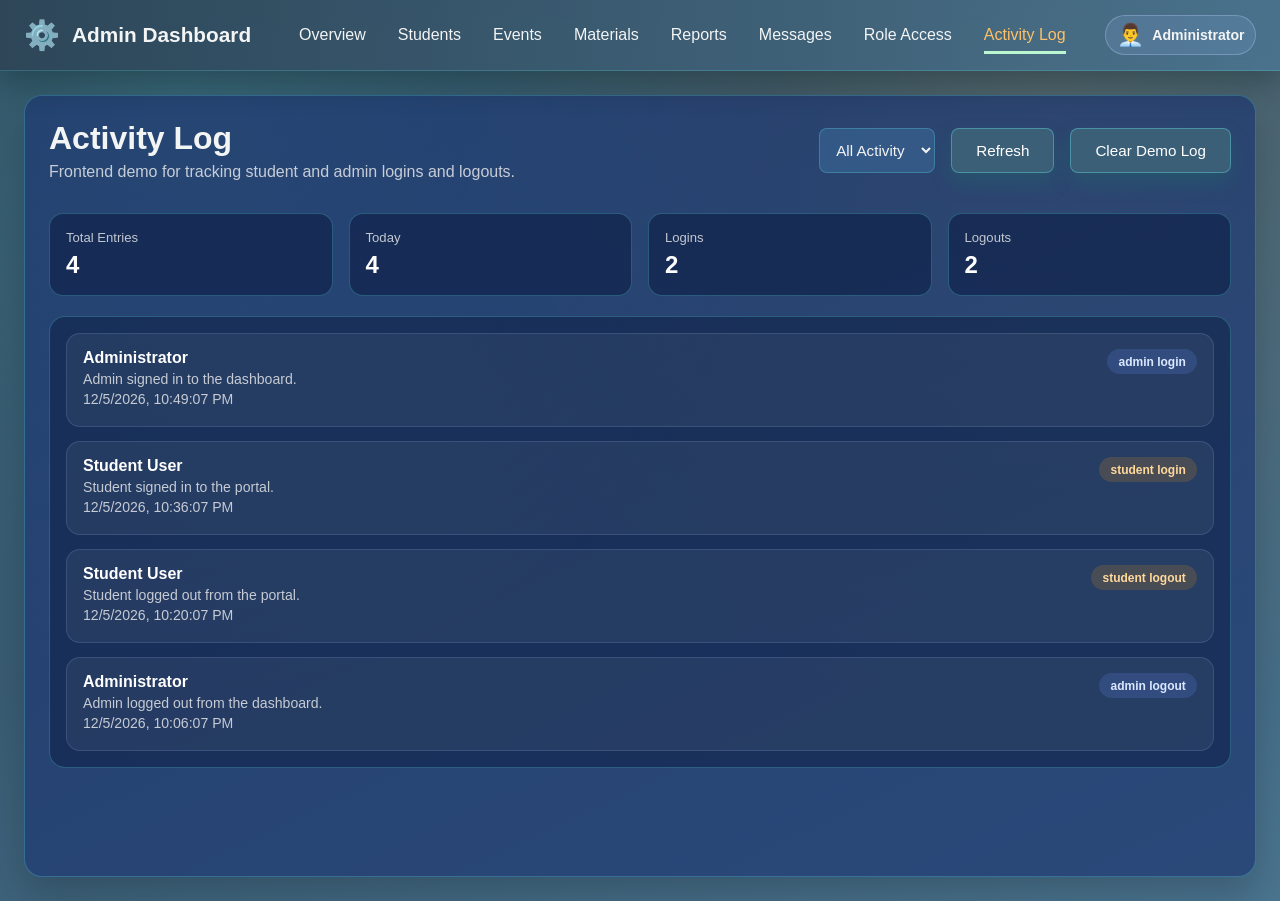
==== AdminActivityLog.html @ 9588d686 "Added Activity log Admin Dashboard" ====
<!DOCTYPE html>
<html lang="en">
<head>
    <meta charset="UTF-8">
    <meta name="viewport" content="width=device-width, initial-scale=1.0">
    <title>Activity Log - Admin Dashboard</title>
    <link rel="stylesheet" href="Styles/admin-dashboard.css">
    <link rel="stylesheet" href="Styles/admin-activity-log.css">
</head>
<body>
    <nav class="navbar">
        <div class="nav-container">
            <div class="nav-logo">
                <span class="logo-icon">⚙️</span>
                <span>Admin Dashboard</span>
            </div>

            <ul class="nav-menu">
                <li><a href="AdminDashboard.html" class="nav-link">Overview</a></li>
                <li><a href="AdminDashboard.html#students" class="nav-link">Students</a></li>
                <li><a href="AdminDashboard.html#events" class="nav-link">Events</a></li>
                <li><a href="AdminDashboard.html#materials" class="nav-link">Materials</a></li>
                <li><a href="AdminDashboard.html#reports" class="nav-link">Reports</a></li>
                <li><a href="AdminDashboard.html#messages" class="nav-link">Messages</a></li>
                <li><a href="AdminDashboard.html#roles" class="nav-link">Role Access</a></li>
                <li><a href="AdminActivityLog.html" class="nav-link active">Activity Log</a></li>
            </ul>

            <div class="nav-profile">
                <div class="nav-user-preview">
                    <span class="profile-icon">👨‍💼</span>
                    <span id="navAdminName" class="nav-user-name">Administrator</span>
                </div>
                <div class="profile-menu">
                    <a href="AdminDashboard.html">Back to Dashboard</a>
                    <a href="#" onclick="logout()">Logout</a>
                </div>
            </div>
        </div>
    </nav>

    <div class="dashboard-container">
        <main class="activity-log-shell">
            <div class="section-header">
                <div>
                    <h1>Activity Log</h1>
                    <p>Frontend demo for tracking student and admin logins and logouts.</p>
                </div>
                <div class="header-actions">
                    <select id="activityTypeFilter" class="filter-select">
                        <option value="all">All Activity</option>
                        <option value="login">Logins</option>
                        <option value="logout">Logouts</option>
                        <option value="admin">Admins</option>
                        <option value="student">Students</option>
                    </select>
                    <button type="button" class="btn-refresh" id="refreshActivityBtn">Refresh</button>
                    <button type="button" class="btn-primary" id="clearActivityBtn">Clear Demo Log</button>
                </div>
            </div>

            <section class="activity-summary-grid">
                <article class="summary-card">
                    <span class="summary-label">Total Entries</span>
                    <strong id="totalEntries">0</strong>
                </article>
                <article class="summary-card">
                    <span class="summary-label">Today</span>
                    <strong id="todayEntries">0</strong>
                </article>
                <article class="summary-card">
                    <span class="summary-label">Logins</span>
                    <strong id="loginEntries">0</strong>
                </article>
                <article class="summary-card">
                    <span class="summary-label">Logouts</span>
                    <strong id="logoutEntries">0</strong>
                </article>
            </section>

            <section class="activity-log-list-wrap">
                <div id="activityLogList" class="activity-log-list"></div>
            </section>
        </main>
    </div>

    <script src="JS/admin-activity-log.js"></script>
</body>
</html>
---- Styles/admin-dashboard.css ----
/* ===========================
   CSS VARIABLES
   =========================== */

:root {
    --primary-color: #6c8fff;
    --secondary-color: #8b2d4c;
    --success-color: #34d399;
    --warning-color: #f59e0b;
    --danger-color: #f87171;
    --bg-color: rgba(16, 35, 74, 0.7);
    --card-bg: rgba(31, 57, 114, 0.72);
    --text-color: #eaf1ff;
    --light-text: #b8c7ea;
    --border-color: rgba(157, 181, 232, 0.24);
    --transition: 0.3s ease;
    --sidebar-width: 320px;
}

/* ===========================
   GLOBAL STYLES
   =========================== */

* {
    margin: 0;
    padding: 0;
    box-sizing: border-box;
}

body {
    font-family: 'Segoe UI', Tahoma, Geneva, Verdana, sans-serif;
    background:
        radial-gradient(circle at 18% 10%, rgba(90, 140, 255, 0.2) 0%, transparent 40%),
        radial-gradient(circle at 82% 16%, rgba(145, 43, 77, 0.2) 0%, transparent 36%),
        linear-gradient(155deg, #051639 0%, #0d2d66 42%, #5a1f39 100%);
    color: var(--text-color);
    min-height: 100vh;
}

/* ===========================
   NAVIGATION BAR
   =========================== */

.navbar {
    background: linear-gradient(90deg, rgba(41, 74, 145, 0.92) 0%, rgba(103, 33, 61, 0.88) 100%);
    box-shadow: 0 10px 24px rgba(0, 0, 0, 0.22);
    position: sticky;
    top: 0;
    z-index: 100;
    border-bottom: 1px solid rgba(166, 191, 245, 0.36);
}

.nav-container {
    max-width: 1800px;
    margin: 0 auto;
    padding: 0 1.5rem;
    display: flex;
    align-items: center;
    justify-content: space-between;
    height: 70px;
}

.nav-logo {
    display: flex;
    align-items: center;
    gap: 0.75rem;
    font-size: 1.3rem;
    font-weight: 700;
    color: #eaf1ff;
    white-space: nowrap;
}

.logo-icon {
    font-size: 1.8rem;
}

.nav-menu {
    display: flex;
    list-style: none;
    gap: 2rem;
    flex: 1;
    margin-left: 3rem;
}

.nav-manage-posted-jobs-link,
.nav-manage-announcements-link {
    display: inline-flex;
    align-items: center;
    justify-content: center;
    margin-left: 1rem;
    padding: 0.6rem 1rem;
    border-radius: 999px;
    border: 1px solid rgba(187, 247, 208, 0.18);
    background: linear-gradient(145deg, rgba(47, 111, 99, 0.18), rgba(111, 159, 142, 0.14));
    backdrop-filter: blur(10px);
    -webkit-backdrop-filter: blur(10px);
    color: #f8fafc;
    text-decoration: none;
    font-weight: 700;
    transition: var(--transition);
    white-space: nowrap;
}

.nav-manage-posted-jobs-link:hover,
.nav-manage-announcements-link:hover {
    background: linear-gradient(145deg, rgba(52, 211, 153, 0.22), rgba(59, 130, 246, 0.18));
    color: #ffffff;
    transform: translateY(-1px);
}

.nav-link {
    color: rgba(234, 241, 255, 0.9);
    text-decoration: none;
    font-weight: 500;
    transition: var(--transition);
    padding: 0.5rem 0;
    border-bottom: 3px solid transparent;
    cursor: pointer;
}

.nav-link:hover,
.nav-link.active {
    color: #dbe8ff;
    border-bottom-color: var(--primary-color);
}

.nav-profile {
    position: relative;
    cursor: pointer;
}

.nav-user-preview {
    display: flex;
    align-items: center;
    gap: 0.55rem;
    padding: 0.4rem 0.65rem;
    border-radius: 999px;
    background: rgba(155, 184, 247, 0.14);
    border: 1px solid rgba(182, 205, 248, 0.34);
}

.profile-icon {
    font-size: 1.35rem;
    transition: var(--transition);
}

.nav-user-name {
    font-size: 0.88rem;
    font-weight: 700;
    color: var(--text-color);
    max-width: 130px;
    white-space: nowrap;
    overflow: hidden;
    text-overflow: ellipsis;
}

.nav-profile:hover .profile-icon {
    transform: scale(1.06);
}

.profile-menu {
    position: absolute;
    top: 100%;
    right: 0;
    background: rgba(28, 49, 99, 0.96);
    border: 1px solid var(--border-color);
    border-radius: 10px;
    min-width: 200px;
    margin-top: 0.5rem;
    opacity: 0;
    visibility: hidden;
    transform: translateY(-10px);
    transition: var(--transition);
    box-shadow: 0 16px 34px rgba(4, 9, 24, 0.4);
    z-index: 1000;
}

.nav-profile:hover .profile-menu {
    opacity: 1;
    visibility: visible;
    transform: translateY(0);
}

.profile-menu a {
    display: block;
    padding: 0.75rem 1.5rem;
    color: var(--text-color);
    text-decoration: none;
    transition: var(--transition);
    border-bottom: 1px solid var(--border-color);
}

.profile-menu a:last-child {
    border-bottom: none;
}

.profile-menu a:hover {
    background: rgba(132, 166, 242, 0.16);
    color: #dce8ff;
}

/* ===========================
   DASHBOARD LAYOUT
   =========================== */

.dashboard-container {
    display: flex;
    max-width: 1800px;
    margin: 0 auto;
    gap: 1.5rem;
    padding: 1.5rem;
    min-height: calc(100vh - 70px);
}

/* ===========================
   SIDEBAR
   =========================== */

.sidebar {
    width: var(--sidebar-width);
    background: linear-gradient(180deg, rgba(44, 78, 150, 0.74) 0%, rgba(103, 33, 61, 0.56) 100%);
    border-radius: 10px;
    padding: 1.5rem;
    box-shadow: 0 12px 28px rgba(5, 10, 28, 0.24);
    height: fit-content;
    position: sticky;
    top: 90px;
}

.sidebar-section {
    margin-bottom: 2rem;
    padding-bottom: 1.5rem;
    border-bottom: 1px solid var(--border-color);
}

.sidebar-section:last-child {
    border-bottom: none;
}

.sidebar-section h3 {
    color: var(--primary-color);
    font-size: 0.95rem;
    margin-bottom: 1rem;
    font-weight: 600;
}

/* Metric Cards */
.metric-card {
    display: flex;
    align-items: center;
    gap: 0.75rem;
    padding: 1rem;
    background: linear-gradient(135deg, rgba(118, 152, 226, 0.2) 0%, rgba(110, 42, 67, 0.18) 100%);
    border-radius: 8px;
    margin-bottom: 0.75rem;
    transition: var(--transition);
}

.metric-card:hover {
    background: rgba(146, 176, 240, 0.24);
    transform: translateX(5px);
}

.metric-icon {
    font-size: 1.5rem;
}

.metric-info {
    flex: 1;
}

.metric-label {
    font-size: 0.75rem;
    color: var(--light-text);
    text-transform: uppercase;
    letter-spacing: 0.5px;
}

.metric-value {
    font-size: 1.5rem;
    font-weight: 700;
    color: var(--primary-color);
    margin-top: 0.25rem;
}

/* Quick Action Buttons */
.quick-action-btn {
    width: 100%;
    padding: 0.75rem;
    margin-bottom: 0.5rem;
    background: linear-gradient(135deg, #6c8fff 0%, #3b66d0 55%, #8b2d4c 100%);
    color: white;
    border: none;
    border-radius: 8px;
    cursor: pointer;
    font-weight: 500;
    transition: var(--transition);
    font-size: 0.9rem;
}

.quick-action-btn:hover {
    background: linear-gradient(135deg, #7c9dff 0%, #4a73dc 55%, #9b3958 100%);
    transform: translateY(-2px);
    box-shadow: 0 8px 18px rgba(42, 82, 191, 0.4);
}

/* Activity Items */
.activity-item {
    padding: 0.75rem;
    background: var(--bg-color);
    border-radius: 6px;
    margin-bottom: 0.75rem;
    border-left: 3px solid rgba(170, 196, 248, 0.9);
}

.activity-time {
    font-size: 0.75rem;
    color: var(--light-text);
    margin-bottom: 0.25rem;
}

.activity-text {
    font-size: 0.85rem;
    color: var(--text-color);
    font-weight: 500;
}

/* ===========================
   MAIN CONTENT
   =========================== */

.main-content {
    flex: 1;
    background: transparent;
}

.content-section {
    display: none;
    animation: fadeIn 0.3s ease;
}

.content-section.active {
    display: block;
}

@keyframes fadeIn {
    from {
        opacity: 0;
        transform: translateY(10px);
    }
    to {
        opacity: 1;
        transform: translateY(0);
    }
}

/* Section Headers */
.section-header {
    display: flex;
    justify-content: space-between;
    align-items: center;
    margin-bottom: 2rem;
    flex-wrap: wrap;
    gap: 1rem;
}

.section-header h2 {
    color: var(--text-color);
    font-size: 2rem;
    flex: 1;
    min-width: 200px;
}

.header-actions {
    display: flex;
    gap: 1rem;
    flex-wrap: wrap;
}

.date-filter,
.search-input,
.filter-select {
    padding: 0.75rem;
    border: 1px solid var(--border-color);
    border-radius: 8px;
    font-size: 0.95rem;
    background: rgba(26, 48, 98, 0.86);
    color: var(--text-color);
    transition: var(--transition);
}

.date-filter:focus,
.search-input:focus,
.filter-select:focus {
    outline: none;
    border-color: var(--primary-color);
    box-shadow: 0 0 0 3px rgba(15, 118, 110, 0.1);
}

.btn-refresh {
    padding: 0.75rem 1.5rem;
    background: linear-gradient(135deg, #6c8fff 0%, #3b66d0 55%, #8b2d4c 100%);
    color: white;
    border: none;
    border-radius: 8px;
    cursor: pointer;
    font-weight: 500;
    transition: var(--transition);
    font-size: 0.95rem;
}

.btn-refresh:hover {
    background: linear-gradient(135deg, #7c9dff 0%, #4a73dc 55%, #9b3958 100%);
    transform: scale(1.05);
}

/* ===========================
   STATS GRID
   =========================== */

.stats-grid {
    display: grid;
    grid-template-columns: repeat(auto-fit, minmax(250px, 1fr));
    gap: 1.5rem;
    margin-bottom: 2rem;
}

.stat-box {
    background: linear-gradient(135deg, rgba(118, 152, 226, 0.16) 0%, rgba(110, 42, 67, 0.14) 100%);
    padding: 1.5rem;
    border-radius: 10px;
    box-shadow: 0 2px 10px rgba(0, 0, 0, 0.05);
    border-top: 4px solid var(--primary-color);
    transition: var(--transition);
}

.stat-box:hover {
    transform: translateY(-5px);
    box-shadow: 0 5px 20px rgba(0, 0, 0, 0.1);
}

.stat-header {
    display: flex;
    justify-content: space-between;
    align-items: center;
    margin-bottom: 1rem;
}

.stat-header h3 {
    color: var(--text-color);
    font-size: 1rem;
    font-weight: 600;
}

.stat-period {
    font-size: 0.75rem;
    color: var(--light-text);
    background: var(--bg-color);
    padding: 0.25rem 0.75rem;
    border-radius: 20px;
    text-transform: uppercase;
    letter-spacing: 0.5px;
}

.stat-display {
    margin-bottom: 1rem;
}

.stat-number {
    font-size: 2.5rem;
    font-weight: 700;
    color: var(--primary-color);
    margin-bottom: 0.5rem;
}

.stat-change {
    font-size: 0.85rem;
    font-weight: 500;
}

.stat-change.positive {
    color: var(--success-color);
}

.stat-change.negative {
    color: var(--danger-color);
}

.stat-change.neutral {
    color: var(--light-text);
}

.stat-bar {
    height: 8px;
    background: var(--border-color);
    border-radius: 4px;
    overflow: hidden;
}

.stat-bar-fill {
    height: 100%;
    background: linear-gradient(90deg, var(--primary-color), var(--secondary-color));
    border-radius: 4px;
    transition: width 0.5s ease;
}

/* ===========================
   CHARTS GRID
   =========================== */

.charts-grid {
    display: grid;
    grid-template-columns: repeat(auto-fit, minmax(400px, 1fr));
    gap: 1.5rem;
    margin-bottom: 2rem;
}

.chart-card {
    background: linear-gradient(135deg, rgba(118, 152, 226, 0.16) 0%, rgba(110, 42, 67, 0.14) 100%);
    padding: 1.5rem;
    border-radius: 10px;
    box-shadow: 0 2px 10px rgba(0, 0, 0, 0.05);
}

.chart-card h3 {
    color: var(--text-color);
    margin-bottom: 1rem;
    font-size: 1rem;
    font-weight: 600;
}

.chart-placeholder {
    height: 300px;
    background: var(--bg-color);
    border-radius: 8px;
    display: flex;
    align-items: center;
    justify-content: center;
    border: 2px dashed var(--border-color);
}

.placeholder-text {
    color: var(--light-text);
    font-size: 1rem;
}

/* ===========================
   TABLES
   =========================== */

.table-container {
    background: var(--card-bg);
    border-radius: 10px;
    overflow: hidden;
    box-shadow: 0 2px 10px rgba(0, 0, 0, 0.05);
    margin-bottom: 2rem;
}

.data-table {
    width: 100%;
    border-collapse: collapse;
}

.data-table thead {
    background: linear-gradient(90deg, rgba(118, 152, 226, 0.18) 0%, rgba(110, 42, 67, 0.16) 100%);
    border-bottom: 2px solid var(--border-color);
}

.data-table th {
    padding: 1rem;
    text-align: left;
    font-weight: 600;
    color: var(--primary-color);
    font-size: 0.9rem;
    text-transform: uppercase;
    letter-spacing: 0.5px;
}

.data-table td {
    padding: 1rem;
    border-bottom: 1px solid var(--border-color);
    color: var(--text-color);
}

.no-table-data {
    text-align: center;
    color: rgba(226, 232, 240, 0.8);
    font-weight: 600;
}

.data-table tbody tr {
    transition: var(--transition);
}

.data-table tbody tr:hover {
    background: linear-gradient(90deg, rgba(118, 152, 226, 0.16) 0%, rgba(110, 42, 67, 0.12) 100%);
}

.status-badge {
    display: inline-block;
    padding: 0.4rem 0.8rem;
    border-radius: 20px;
    font-size: 0.8rem;
    font-weight: 600;
    text-transform: uppercase;
    letter-spacing: 0.5px;
}

.status-badge.active {
    background: #dcfce7;
    color: var(--success-color);
}

.status-badge.inactive {
    background: #fee2e2;
    color: var(--danger-color);
}

.status-badge.pending {
    background: rgba(245, 158, 11, 0.2);
    color: var(--warning-color);
}

.action-buttons {
    display: flex;
    gap: 0.5rem;
    flex-wrap: wrap;
}

/* ===========================
   BUTTONS
   =========================== */

.btn-primary,
.btn-save {
    padding: 0.75rem 1.5rem;
    background: linear-gradient(135deg, #6c8fff 0%, #3b66d0 55%, #8b2d4c 100%);
    color: white;
    border: none;
    border-radius: 8px;
    cursor: pointer;
    font-weight: 500;
    transition: var(--transition);
    font-size: 0.95rem;
}

.btn-primary:hover,
.btn-save:hover {
    background: linear-gradient(135deg, #7c9dff 0%, #4a73dc 55%, #9b3958 100%);
    transform: translateY(-2px);
    box-shadow: 0 8px 18px rgba(42, 82, 191, 0.4);
}

.btn-small {
    padding: 0.5rem 0.75rem;
    border: none;
    border-radius: 6px;
    cursor: pointer;
    font-size: 0.8rem;
    font-weight: 500;
    transition: var(--transition);
    white-space: nowrap;
}

.btn-view {
    background: rgba(126, 159, 240, 0.22);
    color: #dbe8ff;
}

.btn-view:hover {
    background: rgba(151, 181, 244, 0.28);
}

.btn-edit {
    background: rgba(139, 45, 76, 0.24);
    color: #ffd0de;
}

.btn-edit:hover {
    background: rgba(152, 52, 85, 0.3);
}

.btn-delete {
    background: #fee2e2;
    color: #991b1b;
}

.btn-delete:hover {
    background: #fecaca;
}

.btn-cancel {
    padding: 0.75rem 1.5rem;
    background: var(--light-text);
    color: white;
    border: none;
    border-radius: 8px;
    cursor: pointer;
    font-weight: 500;
    transition: var(--transition);
    font-size: 0.95rem;
}

.btn-cancel:hover {
    background: #4b5563;
}

/* ===========================
   EVENTS GRID
   =========================== */

.events-grid {
    display: grid;
    grid-template-columns: repeat(auto-fill, minmax(300px, 1fr));
    gap: 1.5rem;
    margin-bottom: 2rem;
}

.events-empty-state {
    grid-column: 1 / -1;
    background: linear-gradient(135deg, rgba(118, 152, 226, 0.16) 0%, rgba(110, 42, 67, 0.14) 100%);
    border: 1px solid var(--border-color);
    border-radius: 12px;
    padding: 2.25rem 1.5rem;
    text-align: center;
    color: var(--light-text);
}

.event-card {
    background: linear-gradient(135deg, rgba(118, 152, 226, 0.16) 0%, rgba(110, 42, 67, 0.14) 100%);
    border-radius: 10px;
    overflow: hidden;
    box-shadow: 0 2px 10px rgba(0, 0, 0, 0.05);
    transition: var(--transition);
    border-left: 4px solid var(--primary-color);
}

.event-card:hover {
    transform: translateY(-5px);
    box-shadow: 0 5px 20px rgba(0, 0, 0, 0.1);
}

.event-header {
    display: flex;
    justify-content: space-between;
    align-items: start;
    padding: 1.5rem;
    background: var(--bg-color);
    border-bottom: 1px solid var(--border-color);
}

.event-header h3 {
    color: var(--text-color);
    font-size: 1.1rem;
    margin: 0;
}

.event-status {
    display: inline-block;
    padding: 0.3rem 0.8rem;
    border-radius: 20px;
    font-size: 0.75rem;
    font-weight: 600;
    text-transform: uppercase;
    white-space: nowrap;
}

.event-status.upcoming {
    background: rgba(126, 159, 240, 0.22);
    color: #dbe8ff;
}

.event-status.ongoing {
    background: #dcfce7;
    color: var(--success-color);
}

.event-status.completed {
    background: rgba(139, 45, 76, 0.24);
    color: #ffd0de;
}

.event-details {
    padding: 1.5rem;
    color: var(--text-color);
}

.event-details p {
    margin-bottom: 0.75rem;
    font-size: 0.9rem;
}

.event-actions {
    display: flex;
    gap: 0.5rem;
    padding: 1rem 1.5rem;
    background: var(--bg-color);
    border-top: 1px solid var(--border-color);
}

/* ===========================
   REPORTS GRID
   =========================== */

.reports-grid {
    display: grid;
    grid-template-columns: repeat(auto-fill, minmax(320px, 1fr));
    gap: 1.5rem;
    margin-bottom: 2rem;
}

.report-card {
    background: linear-gradient(135deg, rgba(118, 152, 226, 0.16) 0%, rgba(110, 42, 67, 0.14) 100%);
    padding: 1.5rem;
    border-radius: 10px;
    box-shadow: 0 2px 10px rgba(0, 0, 0, 0.05);
    border-top: 4px solid var(--primary-color);
    transition: var(--transition);
}

.report-card:hover {
    transform: translateY(-5px);
    box-shadow: 0 5px 20px rgba(0, 0, 0, 0.1);
}

.report-card h3 {
    color: var(--text-color);
    margin-bottom: 1rem;
    font-size: 1.1rem;
    font-weight: 600;
}

.report-data {
    display: flex;
    flex-direction: column;
    gap: 0.75rem;
}

.report-item {
    display: flex;
    justify-content: space-between;
    align-items: center;
    padding: 0.75rem;
    background: var(--bg-color);
    border-radius: 6px;
    font-size: 0.9rem;
}

.report-item span {
    color: var(--light-text);
    font-weight: 500;
}

.report-item strong {
    color: var(--primary-color);
    font-weight: 600;
}

/* ===========================
   SETTINGS
   =========================== */

.settings-container {
    background: var(--card-bg);
    border-radius: 10px;
    padding: 2rem;
    box-shadow: 0 2px 10px rgba(0, 0, 0, 0.05);
}

.role-summary-grid {
    display: grid;
    grid-template-columns: repeat(auto-fit, minmax(190px, 1fr));
    gap: 1rem;
    margin-bottom: 1.5rem;
}

.role-summary-card {
    background: var(--card-bg);
    border-radius: 10px;
    padding: 1rem 1.2rem;
    box-shadow: 0 2px 10px rgba(0, 0, 0, 0.05);
    border-left: 4px solid var(--primary-color);
}

.role-summary-card h4 {
    font-size: 0.85rem;
    color: var(--light-text);
    margin-bottom: 0.4rem;
    text-transform: uppercase;
    letter-spacing: 0.4px;
}

.role-summary-card p {
    font-size: 1.8rem;
    color: var(--primary-color);
    font-weight: 700;
}

.role-panel {
    padding-top: 1.5rem;
}

.inline-form-grid {
    display: grid;
    gap: 0.75rem;
}

.activity-list {
    display: flex;
    flex-direction: column;
    gap: 0.6rem;
}

.admin-messenger-shell {
    display: grid;
    grid-template-columns: 340px 1fr;
    gap: 1rem;
    min-height: 620px;
}

.admin-messenger-list-panel,
.admin-messenger-chat-panel {
    background: #1b1d23;
    border: 1px solid #2b2f39;
    border-radius: 14px;
    box-shadow: 0 10px 24px rgba(0, 0, 0, 0.22);
}

.admin-messenger-list-panel {
    display: flex;
    flex-direction: column;
    overflow: hidden;
}

.admin-messenger-list-header {
    display: flex;
    justify-content: space-between;
    align-items: center;
    padding: 1rem;
    border-bottom: 1px solid #2b2f39;
}

.admin-messenger-list-header h3 {
    margin: 0;
    color: #f3f4f6;
}

.admin-messages-count {
    background: #66c4ff;
    color: #ffffff;
    font-weight: 700;
    font-size: 0.75rem;
    padding: 0.2rem 0.55rem;
    border-radius: 999px;
}

.admin-messenger-tabs {
    display: flex;
    gap: 0.5rem;
    padding: 0.75rem 1rem;
}

.admin-msg-tab {
    border: 1px solid #3a3f4d;
    background: #242833;
    color: #d1d5db;
    border-radius: 999px;
    padding: 0.35rem 0.8rem;
    cursor: pointer;
    font-weight: 600;
    font-size: 0.8rem;
}

.admin-msg-tab.active {
    background: linear-gradient(135deg, #3b5f77 0%, #66c4ff 65%, #66f4ff 100%);
    border-color: transparent;
    color: #ffffff;
}

.admin-msg-search {
    margin: 0 1rem 0.7rem;
    min-width: auto;
    width: calc(100% - 2rem);
    background: #242833;
    border: 1px solid #3a3f4d;
    color: #f3f4f6;
}

.admin-conversation-list {
    overflow-y: auto;
    padding: 0.2rem 0.75rem 0.8rem;
    display: flex;
    flex-direction: column;
    gap: 0.45rem;
}

.admin-conversation-item {
    width: 100%;
    border: 1px solid transparent;
    background: #242833;
    color: #f3f4f6;
    border-radius: 10px;
    padding: 0.55rem;
    cursor: pointer;
    display: flex;
    gap: 0.6rem;
    text-align: left;
}

.admin-conversation-item:hover,
.admin-conversation-item.active {
    border-color: #4b5563;
    background: #2d3340;
}

.admin-conversation-avatar {
    width: 38px;
    height: 38px;
    border-radius: 50%;
    background: linear-gradient(135deg, #3b5f77 0%, #66c4ff 100%);
    color: #ffffff;
    display: flex;
    align-items: center;
    justify-content: center;
    font-weight: 700;
    font-size: 0.82rem;
    flex-shrink: 0;
}

.admin-conversation-meta {
    min-width: 0;
    flex: 1;
}

.admin-conversation-top,
.admin-conversation-subline {
    display: flex;
    justify-content: space-between;
    gap: 0.4rem;
    align-items: center;
}

.admin-conversation-top strong {
    color: #f3f4f6;
    font-size: 0.87rem;
    white-space: nowrap;
    overflow: hidden;
    text-overflow: ellipsis;
}

.admin-conversation-top span,
.admin-conversation-subline span {
    color: #9ca3af;
    font-size: 0.74rem;
}

.admin-conversation-subline span:first-child {
    white-space: nowrap;
    overflow: hidden;
    text-overflow: ellipsis;
}

.admin-conversation-unread {
    background: #ffc067;
    color: #2d4557 !important;
    border-radius: 999px;
    padding: 0.1rem 0.45rem;
    font-weight: 700;
}

.admin-messenger-chat-panel {
    display: grid;
    grid-template-rows: auto 1fr auto;
    overflow: hidden;
}

.admin-chat-header {
    border-bottom: 1px solid #2b2f39;
    padding: 0.95rem 1rem;
}

.admin-chat-user {
    color: #f3f4f6;
    font-weight: 700;
    font-size: 0.95rem;
}

.admin-chat-status {
    color: #9ca3af;
    font-size: 0.8rem;
    margin-top: 0.15rem;
}

.admin-chat-messages {
    padding: 1rem;
    overflow-y: auto;
    display: flex;
    flex-direction: column;
    gap: 0.5rem;
    background: #1f222a;
}

.admin-chat-empty {
    color: #9ca3af;
    margin: auto;
}

.admin-chat-bubble {
    max-width: 72%;
    padding: 0.62rem 0.85rem;
    border-radius: 14px;
    font-size: 0.9rem;
    line-height: 1.4;
}

.admin-chat-bubble.theirs {
    background: #3a3f4a;
    color: #f3f4f6;
    align-self: flex-start;
}

.admin-chat-bubble.mine {
    background: linear-gradient(135deg, #3b5f77 0%, #66c4ff 65%, #66f4ff 100%);
    color: #ffffff;
    align-self: flex-end;
}

.admin-chat-input-bar {
    border-top: 1px solid #2b2f39;
    padding: 0.8rem;
    display: flex;
    gap: 0.6rem;
    background: #1b1d23;
}

.admin-chat-input-bar input {
    flex: 1;
    border: 1px solid #3a3f4d;
    background: #242833;
    color: #f3f4f6;
    border-radius: 10px;
    padding: 0.65rem 0.75rem;
}

.admin-chat-input-bar input:focus {
    outline: none;
    border-color: #66f4ff;
}

@media (max-width: 1024px) {
    .admin-messenger-shell {
        grid-template-columns: 1fr;
        min-height: auto;
    }

    .admin-messenger-list-panel {
        max-height: 320px;
    }

    .admin-messenger-chat-panel {
        min-height: 480px;
    }
}

@media (max-width: 768px) {
    .admin-chat-bubble {
        max-width: 86%;
    }
}

/* ===========================
   ADMIN QUICK MESSAGE + AI
   =========================== */

.floating-admin-message-btn,
.floating-admin-ai-btn {
    position: fixed;
    bottom: 1.8rem;
    width: 56px;
    height: 56px;
    border-radius: 50%;
    border: 1px solid rgba(0, 85, 255, 0.28);
    color: #ffffff;
    font-size: 1.3rem;
    display: flex;
    align-items: center;
    justify-content: center;
    cursor: pointer;
    box-shadow: 0 14px 28px rgba(0, 0, 0, 0.22);
    z-index: 1200;
    transition: transform 0.2s ease, box-shadow 0.2s ease;
}

.floating-admin-message-btn {
    right: 1.8rem;
    background: linear-gradient(135deg, #3b5f77 0%, #66c4ff 60%, #66f4ff 100%);
}

.floating-admin-ai-btn {
    right: 5.9rem;
    background: linear-gradient(135deg, #2d4557 0%, #66c4ff 60%, #66f4ff 100%);
}

.floating-admin-message-btn:hover,
.floating-admin-ai-btn:hover {
    transform: translateY(-2px) scale(1.04);
    box-shadow: 0 18px 34px rgba(0, 0, 0, 0.28);
}

.floating-admin-unread-badge {
    position: absolute;
    top: -5px;
    right: -4px;
    min-width: 21px;
    height: 21px;
    padding: 0 5px;
    border-radius: 999px;
    background: #dc2626;
    color: #fff;
    font-size: 0.72rem;
    font-weight: 700;
    display: flex;
    align-items: center;
    justify-content: center;
    border: 2px solid rgba(255, 255, 255, 0.9);
}

.admin-quick-popup {
    position: fixed;
    right: 1.8rem;
    bottom: 6.2rem;
    width: 440px;
    max-height: 620px;
    background: linear-gradient(165deg, rgba(45, 69, 87, 0.97) 0%, rgba(59, 95, 119, 0.95) 100%);
    border: 1px solid rgba(102, 244, 255, 0.24);
    border-radius: 14px;
    box-shadow: 0 18px 40px rgba(0, 0, 0, 0.28);
    overflow: hidden;
    display: flex;
    flex-direction: column;
    opacity: 0;
    pointer-events: none;
    transform: translateY(10px) scale(0.98);
    transition: opacity 0.2s ease, transform 0.2s ease;
    z-index: 1199;
}

.admin-quick-popup.active {
    opacity: 1;
    pointer-events: auto;
    transform: translateY(0) scale(1);
}

.admin-quick-ai-popup {
    right: 6.3rem;
    bottom: 6.7rem;
    width: 360px;
    max-height: 520px;
}

.admin-quick-popup-header {
    display: flex;
    align-items: center;
    justify-content: space-between;
    padding: 0.85rem 1rem;
    border-bottom: 1px solid rgba(102, 244, 255, 0.2);
}

.admin-quick-popup-header h4 {
    margin: 0;
    color: #f3f4f4;
    font-size: 0.92rem;
    font-weight: 700;
}

.admin-quick-close {
    border: none;
    background: rgba(102, 196, 255, 0.16);
    color: #f3f4f4;
    width: 28px;
    height: 28px;
    border-radius: 50%;
    cursor: pointer;
}

.admin-quick-search-wrap {
    padding: 0.65rem 0.7rem 0;
}

.admin-quick-search-input,
.admin-quick-search {
    width: 100%;
    padding: 0.55rem 0.7rem;
    border: 1px solid rgba(102, 244, 255, 0.28);
    border-radius: 8px;
    font-size: 0.8rem;
    background: rgba(45, 69, 87, 0.75);
    color: #f3f4f4;
}

.admin-quick-search-input::placeholder,
.admin-quick-search::placeholder {
    color: rgba(243, 244, 244, 0.64);
}

.admin-quick-message-list {
    padding: 0.7rem;
    display: flex;
    flex-direction: column;
    gap: 6px;
    max-height: 300px;
    overflow-y: auto;
    padding-right: 2px;
}

.admin-quick-message-item {
    display: flex;
    align-items: center;
    gap: 10px;
    width: 100%;
    border: none;
    text-align: left;
    background: transparent;
    padding: 8px 10px;
    border-radius: 10px;
    transition: background 0.2s ease;
    cursor: pointer;
}

.admin-quick-message-item:hover {
    background: rgba(102, 196, 255, 0.22);
}

.admin-quick-message-item.active {
    background: rgba(102, 196, 255, 0.3);
    box-shadow: inset 0 0 0 1px rgba(102, 244, 255, 0.25);
}

.admin-quick-avatar-wrap {
    position: relative;
    flex-shrink: 0;
}

.admin-quick-avatar {
    width: 36px;
    height: 36px;
    border-radius: 50%;
    display: flex;
    align-items: center;
    justify-content: center;
    font-size: 12px;
    font-weight: 800;
    color: #173043;
    background: linear-gradient(140deg, #66c4ff, #66f4ff);
}

.admin-quick-online-dot {
    position: absolute;
    right: -1px;
    bottom: -1px;
    width: 10px;
    height: 10px;
    border-radius: 50%;
    background: #ffc067;
    border: 2px solid #2d4557;
}

.admin-quick-body {
    min-width: 0;
    flex: 1;
}

.admin-quick-row {
    display: flex;
    align-items: center;
    justify-content: space-between;
    gap: 10px;
}

.admin-quick-name {
    color: #f3f4f4;
    font-size: 0.84rem;
    font-weight: 700;
}

.admin-quick-time {
    font-size: 0.72rem;
    color: rgba(243, 244, 244, 0.74);
    flex-shrink: 0;
}

.admin-quick-text {
    margin-top: 1px;
    color: rgba(243, 244, 244, 0.82);
    font-size: 0.76rem;
    white-space: nowrap;
    overflow: hidden;
    text-overflow: ellipsis;
    flex: 1;
}

.admin-quick-unread-dot {
    width: 8px;
    height: 8px;
    border-radius: 50%;
    background: #ffc067;
    flex-shrink: 0;
}

.admin-quick-thread-container {
    margin: 0 0.7rem;
    border: 1px solid rgba(102, 244, 255, 0.2);
    border-radius: 10px;
    background: rgba(45, 69, 87, 0.68);
    min-height: 210px;
    max-height: 240px;
    display: flex;
    flex-direction: column;
    overflow: hidden;
}

.admin-quick-thread-head {
    display: flex;
    align-items: center;
    justify-content: space-between;
    gap: 10px;
    padding: 0.5rem 0.6rem;
    border-bottom: 1px solid rgba(102, 244, 255, 0.16);
}

.admin-quick-thread-head strong {
    color: #f3f4f4;
    font-size: 0.78rem;
}

.admin-quick-thread-head span {
    color: rgba(243, 244, 244, 0.72);
    font-size: 0.7rem;
}

.admin-quick-thread-body {
    padding: 0.5rem;
    display: flex;
    flex-direction: column;
    gap: 0.42rem;
    overflow-y: auto;
}

.admin-quick-thread-bubble {
    max-width: 88%;
    font-size: 0.74rem;
    line-height: 1.35;
    padding: 0.42rem 0.56rem;
    border-radius: 8px;
}

.admin-quick-thread-bubble.theirs {
    background: rgba(255, 255, 255, 0.1);
    color: #f3f4f4;
    align-self: flex-start;
}

.admin-quick-thread-bubble.mine {
    background: rgba(102, 196, 255, 0.28);
    color: #f3f4f4;
    align-self: flex-end;
}

.admin-quick-thread-empty {
    margin: auto;
    color: rgba(243, 244, 244, 0.7);
    font-size: 0.75rem;
    text-align: center;
    padding: 0.75rem;
}

.admin-quick-open-full,
.admin-ai-generate {
    margin: 0.65rem;
    margin-top: 0.25rem;
    padding: 0.65rem 0.8rem;
    border: 1px solid rgba(102, 244, 255, 0.3);
    border-radius: 10px;
    background: linear-gradient(135deg, #3b5f77 0%, #66c4ff 58%, #66f4ff 100%);
    color: #ffffff;
    font-weight: 700;
    cursor: pointer;
}

.admin-ai-content {
    padding: 0.8rem;
    display: flex;
    flex-direction: column;
    gap: 0.5rem;
    overflow-y: auto;
}

.admin-ai-result {
    border: 1px solid rgba(102, 244, 255, 0.26);
    border-radius: 10px;
    background: linear-gradient(135deg, rgba(45, 69, 87, 0.88) 0%, rgba(59, 95, 119, 0.82) 100%);
    color: #f3f4f4;
    font-size: 0.8rem;
    line-height: 1.45;
    padding: 0.75rem;
    min-height: 82px;
}

@media (max-width: 768px) {
    .floating-admin-message-btn,
    .floating-admin-ai-btn {
        bottom: 1rem;
        width: 52px;
        height: 52px;
    }

    .floating-admin-message-btn {
        right: 1rem;
    }

    .floating-admin-ai-btn {
        right: 4.8rem;
    }

    .admin-quick-popup,
    .admin-quick-ai-popup {
        right: 1rem;
        bottom: 5.8rem;
        width: min(92vw, 360px);
    }
}

.settings-section {
    margin-bottom: 2rem;
    padding-bottom: 2rem;
    border-bottom: 1px solid var(--border-color);
}

.settings-section:last-of-type {
    border-bottom: none;
    margin-bottom: 0;
    padding-bottom: 0;
}

.settings-section h3 {
    color: var(--primary-color);
    margin-bottom: 1rem;
    font-size: 1.1rem;
    font-weight: 600;
}

.setting-item {
    display: flex;
    font-size: 0.84rem;
    align-items: center;
    padding: 1rem 0;
    flex-wrap: wrap;
    gap: 1rem;
}

.setting-item label {
    color: var(--text-color);
    min-width: 180px;
    font-weight: 500;
}

.setting-item input,
.setting-item select {
    padding: 0.75rem;
    border: 1px solid var(--border-color);
    border-radius: 6px;
    background: var(--bg-color);
    color: var(--text-color);
    font-size: 0.95rem;
    flex: 1;
    min-width: 200px;
}

.setting-item textarea {
    padding: 0.75rem;
    border: 1px solid var(--border-color);
    border-radius: 6px;
    background: var(--bg-color);
    color: var(--text-color);
    font-size: 0.95rem;
    width: 100%;
    min-height: 110px;
    resize: vertical;
}

.setting-item.setting-block {
    align-items: flex-start;
}

.setting-item input:focus,
.setting-item select:focus,
.setting-item textarea:focus {
    outline: none;
    border-color: var(--primary-color);
    box-shadow: 0 0 0 3px rgba(15, 118, 110, 0.1);
}

/* Toggle Switch */
.toggle-switch {
    position: relative;
    display: inline-block;
    width: 60px;
    height: 30px;
}

.toggle-switch input {
    opacity: 0;
    width: 0;
    height: 0;
    min-width: 0;
}

.toggle-slider {
    position: absolute;
    cursor: pointer;
    top: 0;
    left: 0;
    right: 0;
    bottom: 0;
    background-color: var(--border-color);
    transition: var(--transition);
    border-radius: 30px;
}

.toggle-slider:before {
    position: absolute;
    content: "";
    height: 24px;
    width: 24px;
    left: 3px;
    bottom: 3px;
    background-color: var(--card-bg);
    transition: var(--transition);
    border-radius: 50%;
}

input:checked + .toggle-slider {
    background-color: var(--primary-color);
}

input:checked + .toggle-slider:before {
    transform: translateX(30px);
}

.settings-actions {
    display: flex;
    gap: 1rem;
    margin-top: 2rem;
}

/* ===========================
   MODALS
   =========================== */

.modal {
    display: none;
    position: fixed;
    z-index: 2000;
    left: 0;
    top: 0;
    width: 100%;
    height: 100%;
    overflow: auto;
    background-color: rgba(0, 0, 0, 0.5);
    animation: fadeIn 0.3s ease;
}

.modal-content {
    background: linear-gradient(135deg, rgba(240, 244, 255, 0.95) 0%, rgba(255, 251, 240, 0.95) 100%);
    margin: 5% auto;
    padding: 2rem;
    border: 1px solid var(--border-color);
    border-radius: 10px;
    width: 90%;
    max-width: 500px;
    box-shadow: 0 10px 40px rgba(0, 0, 0, 0.2);
}

.modal-content.announcement-modal {
    max-width: 700px;
    max-height: 80vh;
    overflow-y: auto;
}

.close {
    color: var(--light-text);
    float: right;
    font-size: 2rem;
    font-weight: bold;
    cursor: pointer;
    transition: var(--transition);
}

.close:hover,
.close:focus {
    color: var(--text-color);
}

.modal-content h2 {
    color: var(--primary-color);
    margin-bottom: 1.5rem;
}

.form-group {
    margin-bottom: 1rem;
}

.form-group label {
    display: block;
    margin-bottom: 0.5rem;
    color: var(--text-color);
    font-weight: 500;
    font-size: 0.95rem;
}

.form-group input,
.form-group select,
.form-group textarea {
    width: 100%;
    padding: 0.75rem;
    border: 1px solid var(--border-color);
    border-radius: 6px;
    font-size: 0.95rem;
    background: var(--bg-color);
    color: var(--text-color);
    transition: var(--transition);
}

.form-group textarea {
    min-height: 120px;
    resize: vertical;
}

.form-group input:focus,
.form-group select:focus {
    outline: none;
    border-color: var(--primary-color);
    box-shadow: 0 0 0 3px rgba(15, 118, 110, 0.1);
}

.form-actions {
    display: flex;
    gap: 1rem;
    margin-top: 1.5rem;
    justify-content: flex-end;
}

.form-actions button {
    flex: 1;
}

/* ===========================
   CALENDAR SECTION
   =========================== */

.calendar-container {
    background: linear-gradient(135deg, rgba(118, 152, 226, 0.16) 0%, rgba(110, 42, 67, 0.14) 100%);
    border-radius: 15px;
    padding: 2rem;
    box-shadow: 0 2px 10px rgba(0, 0, 0, 0.05);
    margin-bottom: 2rem;
}

.calendar-header {
    display: flex;
    justify-content: space-between;
    align-items: center;
    margin-bottom: 1.5rem;
    gap: 1rem;
}

.calendar-header h2 {
    color: var(--primary-color);
    font-size: 1.5rem;
    flex: 1;
    text-align: center;
    min-width: 200px;
}

.nav-btn {
    background: var(--primary-color);
    color: white;
    border: none;
    padding: 0.75rem 1.25rem;
    border-radius: 8px;
    cursor: pointer;
    font-size: 1rem;
    font-weight: 700;
    transition: var(--transition);
}

.nav-btn:hover {
    background: #003d99;
    transform: scale(1.05);
}

.calendar-weekdays {
    display: grid;
    grid-template-columns: repeat(7, 1fr);
    gap: 0.5rem;
    margin-bottom: 1rem;
}

.weekday {
    text-align: center;
    font-weight: 700;
    color: var(--primary-color);
    padding: 0.75rem;
    font-size: 0.9rem;
    text-transform: uppercase;
}

.calendar-days {
    display: grid;
    grid-template-columns: repeat(7, 1fr);
    gap: 0.5rem;
    margin-bottom: 2rem;
}

.calendar-day {
    aspect-ratio: 1;
    display: flex;
    align-items: center;
    justify-content: center;
    border: 2px solid var(--border-color);
    border-radius: 10px;
    cursor: pointer;
    transition: var(--transition);
    font-weight: 600;
    position: relative;
    background: var(--bg-color);
}

.calendar-day.empty-day {
    background: rgba(13, 28, 59, 0.18);
    border: 2px solid rgba(94, 234, 212, 0.18);
    cursor: default;
    color: transparent;
}

.calendar-day.empty-day:hover {
    border-color: rgba(94, 234, 212, 0.18);
    background: rgba(13, 28, 59, 0.18);
}

.calendar-day:hover {
    border-color: rgba(187, 247, 208, 0.45);
    background: transparent;
}

.calendar-day.other-month {
    color: var(--light-text);
    background: rgba(13, 28, 59, 0.42);
}

.calendar-day.today {
    background: transparent;
    color: var(--text-color);
    border-color: rgba(187, 247, 208, 0.45);
}

.calendar-day.selected {
    background: rgba(56, 189, 150, 0.36);
    border-color: rgba(220, 252, 231, 0.98);
    color: #ffffff;
    font-weight: 700;
    box-shadow: 0 0 0 1px rgba(220, 252, 231, 0.45), 0 10px 18px rgba(16, 185, 129, 0.24);
}

.calendar-day.selected.selected-flash {
    animation: none;
}

.calendar-day.selected.selected-flash::before {
    content: '';
    position: absolute;
    inset: 0;
    border-radius: inherit;
    background: linear-gradient(135deg, #34d399 0%, #10b981 100%);
    pointer-events: none;
    z-index: -1;
    animation: daySelectSoftFade 2.8s ease-out forwards;
}

.calendar-day.has-event::after {
    content: '';
    position: absolute;
    inset: 7px;
    border: 2.5px solid rgba(248, 250, 252, 0.6);
    border-radius: 7px;
    pointer-events: none;
}

/* ===========================
   SELECTED DAY ANNOUNCEMENTS
   =========================== */

.selected-day-announcements {
    background: var(--bg-color);
    padding: 1.5rem;
    border-radius: 12px;
    margin-bottom: 1rem;
}

.selected-day-announcements h3 {
    color: var(--primary-color);
    margin-bottom: 1rem;
}

.announcements-list {
    display: flex;
    flex-direction: column;
    gap: 0.75rem;
}

.no-announcements {
    color: var(--light-text);
    text-align: center;
    padding: 1rem;
}

.announcement-item {
    background: var(--card-bg);
    padding: 1rem;
    border-left: 4px solid var(--primary-color);
    border-radius: 8px;
    transition: var(--transition);
    cursor: pointer;
}

.announcement-item:hover {
    box-shadow: 0 4px 12px rgba(15, 118, 110, 0.2);
    transform: translateX(5px);
}

.announcement-item h4 {
    color: var(--text-color);
    margin-bottom: 0.25rem;
    font-weight: 600;
}

.announcement-item p {
    color: var(--light-text);
    font-size: 0.9rem;
    margin-bottom: 0.5rem;
}

.announcement-item .announcement-badge {
    display: inline-block;
    padding: 0.3rem 0.75rem;
    background: var(--primary-color);
    color: white;
    border-radius: 20px;
    font-size: 0.75rem;
    font-weight: 600;
    text-transform: uppercase;
}

/* ===========================
   ANNOUNCEMENT DETAILS MODAL
   =========================== */

#announcementDetails {
    animation: slideDown 0.3s ease;
}

#announcementDetails h2 {
    color: var(--primary-color);
    margin-bottom: 1rem;
    font-size: 1.5rem;
}

#announcementDetails .announcement-meta {
    display: flex;
    gap: 2rem;
    margin-bottom: 1.5rem;
    padding: 1rem;
    background: var(--bg-color);
    border-radius: 8px;
    flex-wrap: wrap;
}

#announcementDetails .meta-item {
    display: flex;
    flex-direction: column;
}

#announcementDetails .meta-item strong {
    color: var(--primary-color);
    font-size: 0.9rem;
}

#announcementDetails .meta-item span {
    color: var(--text-color);
    font-weight: 500;
}

#announcementDetails .announcement-body {
    color: var(--text-color);
    line-height: 1.6;
    margin-bottom: 1.5rem;
}

#announcementDetails .announcement-actions {
    display: flex;
    gap: 1rem;
    justify-content: flex-end;
    border-top: 1px solid var(--border-color);
    padding-top: 1rem;
}

@keyframes slideDown {
    from {
        opacity: 0;
        transform: translateY(-20px);
    }
    to {
        opacity: 1;
        transform: translateY(0);
    }
}

/* ===========================
   RESPONSIVE DESIGN
   =========================== */

@media (max-width: 1200px) {
    .dashboard-container {
        flex-direction: column;
    }

    .sidebar {
        width: 100%;
        position: static;
    }

    .charts-grid {
        grid-template-columns: 1fr;
    }

    .stats-grid {
        grid-template-columns: repeat(2, 1fr);
    }

    .calendar-days {
        gap: 0.35rem;
    }

    .calendar-day {
        font-size: 0.85rem;
    }
}

@media (max-width: 768px) {
    .nav-container {
        padding: 0 1rem;
    }

    .nav-menu {
        display: none;
    }

    .section-header {
        flex-direction: column;
        align-items: flex-start;
    }

    .header-actions {
        width: 100%;
        flex-direction: column;
    }

    .header-actions input,
    .header-actions select,
    .header-actions button {
        width: 100%;
    }

    .stats-grid {
        grid-template-columns: 1fr;
    }

    .events-grid,
    .reports-grid {
        grid-template-columns: 1fr;
    }

    .data-table {
        font-size: 0.85rem;
    }

    .data-table th,
    .data-table td {
        padding: 0.75rem 0.5rem;
    }

    .action-buttons {
        flex-direction: column;
    }

    .setting-item {
        flex-direction: column;
        align-items: flex-start;
    }

    .setting-item input,
    .setting-item select {
        width: 100%;
    }

    .modal-content {
        width: 95%;
        margin: 20% auto;
    }

    .calendar-container {
        padding: 1.5rem 1rem;
    }

    .calendar-header {
        flex-direction: column;
        gap: 0.5rem;
    }

    .calendar-header h2 {
        font-size: 1.2rem;
        min-width: auto;
    }

    .nav-btn {
        padding: 0.5rem 1rem;
        font-size: 0.9rem;
    }

    .calendar-days {
        gap: 0.25rem;
    }

    .calendar-day {
        font-size: 0.75rem;
        padding: 0.4rem;
    }

    .weekday {
        font-size: 0.75rem;
        padding: 0.5rem;
    }

    #announcementDetails .announcement-meta {
        gap: 1rem;
    }
}

@media (max-width: 480px) {
    .nav-logo {
        font-size: 1rem;
    }

    .logo-icon {
        font-size: 1.3rem;
    }

    .section-header h2 {
        font-size: 1.5rem;
    }

    .stat-number {
        font-size: 2rem;
    }

    .form-actions {
        flex-direction: column;
    }

    .form-actions button {
        width: 100%;
    }

    .calendar-container {
        padding: 1rem;
    }

    .calendar-weekdays,
    .calendar-days {
        gap: 0.25rem;
    }

    .calendar-day {
        font-size: 0.65rem;
        padding: 0.2rem;
    }

    .selected-day-announcements {
        padding: 1rem;
    }

    .selected-day-announcements h3 {
        font-size: 0.9rem;
    }

    .announcement-item {
        padding: 0.75rem;
    }

    .announcement-item h4 {
        font-size: 0.9rem;
    }

    .announcement-item p {
        font-size: 0.8rem;
    }

    #announcementDetails .announcement-meta {
        flex-direction: column;
        gap: 0.5rem;
    }

    #announcementDetails .meta-item {
        margin-bottom: 0.25rem;
    }

    .modal-content {
        padding: 1.5rem 1rem;
    }

    .modal-content.announcement-modal {
        max-width: 90%;
        width: 90%;
    }
}

/* ===========================
   GLASS THEME OVERRIDES
   =========================== */

body {
    background: linear-gradient(135deg, #1e3531 0%, #2f5f57 45%, #6f9f8e 100%);
}

.navbar {
    background: linear-gradient(90deg, rgba(47, 111, 99, 0.36) 0%, rgba(76, 135, 116, 0.3) 100%);
    border-bottom: 1px solid rgba(187, 247, 208, 0.3);
    backdrop-filter: blur(12px);
    -webkit-backdrop-filter: blur(12px);
    box-shadow: 0 12px 30px rgba(6, 28, 24, 0.32);
}

.nav-logo,
.nav-link,
.section-header h2,
.sidebar-section h3 {
    color: #e2e8f0;
}

.nav-link:hover,
.nav-link.active {
    color: #bbf7d0;
    border-bottom-color: #bbf7d0;
}

.profile-menu {
    background: rgba(22, 58, 50, 0.85);
    border: 1px solid rgba(187, 247, 208, 0.25);
    backdrop-filter: blur(12px);
    -webkit-backdrop-filter: blur(12px);
}

.profile-menu a {
    color: #e2e8f0;
    border-bottom-color: rgba(187, 247, 208, 0.2);
}

.profile-menu a:hover {
    background: rgba(52, 211, 153, 0.2);
    color: #ffffff;
}

.sidebar,
.settings-container,
.calendar-container,
.stat-box,
.chart-card,
.table-container,
.event-card,
.report-card,
.setting-card,
.modal-content,
.selected-day-announcements,
.announcement-item {
    background: linear-gradient(145deg, rgba(47, 111, 99, 0.34), rgba(111, 159, 142, 0.3));
    border: 1px solid rgba(187, 247, 208, 0.22);
    backdrop-filter: blur(12px);
    -webkit-backdrop-filter: blur(12px);
    box-shadow: 0 12px 28px rgba(8, 35, 30, 0.28);
}

.settings-section {
    border-bottom-color: rgba(187, 247, 208, 0.2);
}

.settings-section h3 {
    color: #f8fafc;
}

.sidebar-section {
    border-bottom-color: rgba(187, 247, 208, 0.2);
}

.metric-card,
.activity-item,
.info-card,
.status-card {
    background: rgba(255, 255, 255, 0.08);
    border: 1px solid rgba(187, 247, 208, 0.2);
}

.metric-value,
.stat-number,
.event-header h3,
.chart-card h3,
.sidebar-section h3,
.weekday,
#monthYear {
    color: #f8fafc;
}

.metric-label,
.activity-time,
.activity-text,
.stat-period,
.placeholder-text,
.section-header p,
.event-details p,
.setting-item label,
.report-description,
.no-announcements,
.announcement-item p {
    color: rgba(226, 232, 240, 0.88);
}

.quick-action-btn,
.btn-primary,
.btn-refresh,
.nav-btn {
    background: linear-gradient(135deg, #1f7665 0%, #2f9a7d 100%);
    color: #ffffff;
    border: 1px solid rgba(187, 247, 208, 0.28);
    box-shadow: 0 10px 20px rgba(31, 118, 101, 0.3);
}

.quick-action-btn:hover,
.btn-primary:hover,
.btn-refresh:hover,
.nav-btn:hover {
    background: linear-gradient(135deg, #2a8a76 0%, #3cad90 100%);
    transform: translateY(-2px);
}

.search-input,
.date-filter,
.filter-select,
.setting-item input,
.setting-item select,
.modal-content input,
.modal-content select,
.modal-content textarea {
    background: rgba(255, 255, 255, 0.14);
    color: #f8fafc;
    border: 1px solid rgba(187, 247, 208, 0.28);
}

.search-input::placeholder,
.modal-content input::placeholder,
.modal-content textarea::placeholder {
    color: rgba(226, 232, 240, 0.72);
}

.search-input:focus,
.date-filter:focus,
.filter-select:focus,
.setting-item input:focus,
.setting-item select:focus,
.modal-content input:focus,
.modal-content select:focus,
.modal-content textarea:focus {
    border-color: rgba(187, 247, 208, 0.95);
    box-shadow: 0 0 0 3px rgba(187, 247, 208, 0.2);
    outline: none;
}

.data-table {
    color: #e2e8f0;
}

.data-table thead {
    background: rgba(31, 118, 101, 0.28);
}

.data-table th,
.data-table td {
    border-color: rgba(187, 247, 208, 0.2);
}

.data-table tbody tr:hover {
    background: rgba(255, 255, 255, 0.06);
}

.calendar-day {
    background: rgba(255, 255, 255, 0.08);
    border: 1px solid rgba(187, 247, 208, 0.2);
    color: #f8fafc;
}

.calendar-day.selected {
    background: rgba(56, 189, 150, 0.36);
    border-color: rgba(220, 252, 231, 0.98);
    color: #ffffff;
    box-shadow: 0 0 0 1px rgba(220, 252, 231, 0.45), 0 10px 18px rgba(16, 185, 129, 0.24);
}

.calendar-day.selected.selected-flash {
    animation: none;
}

@keyframes daySelectSoftFade {
    0% {
        opacity: 1;
    }
    65% {
        opacity: 0.38;
    }
    100% {
        opacity: 0;
    }
}

.calendar-day.has-event::after {
    border-color: rgba(248, 250, 252, 0.72);
}

.status-badge.active {
    background: rgba(34, 197, 94, 0.2);
    color: #86efac;
}

.status-badge.inactive {
    background: rgba(239, 68, 68, 0.2);
    color: #fca5a5;
}

.btn-view,
.btn-edit,
.btn-delete {
    border: 1px solid rgba(187, 247, 208, 0.3);
}

/* ===========================
   GLASS THEME CONTRAST FIXES
   =========================== */

.stat-header h3 {
    color: #f8fafc;
}

.stat-period {
    background: rgba(255, 255, 255, 0.14);
    color: rgba(226, 232, 240, 0.92);
    border: 1px solid rgba(187, 247, 208, 0.28);
}

.stat-change.positive {
    color: #bbf7d0;
}

.stat-change.neutral {
    color: rgba(226, 232, 240, 0.78);
}

.stat-bar {
    background: rgba(255, 255, 255, 0.2);
}

.stat-bar-fill {
    background: linear-gradient(90deg, #2f9a7d, #7ac8ab);
}

.selected-day-announcements h3,
#announcementDetails h2 {
    color: #d1fae5;
}

.announcement-item .announcement-badge {
    background: linear-gradient(135deg, #1f7665, #2f9a7d);
    border: 1px solid rgba(187, 247, 208, 0.35);
}

.chart-placeholder {
    background: rgba(15, 44, 38, 0.35);
    border: 1px dashed rgba(187, 247, 208, 0.35);
}

.chart-placeholder canvas {
    background: transparent;
}

.placeholder-text {
    color: rgba(220, 252, 231, 0.92);
    font-weight: 600;
}

.report-card h3 {
    color: #f8fafc;
}

.report-item {
    background: rgba(15, 44, 38, 0.35);
    border: 1px solid rgba(187, 247, 208, 0.24);
    border-radius: 10px;
}

.report-item span {
    color: rgba(226, 232, 240, 0.9);
}

.report-item strong {
    color: #d1fae5;
}

/* ===========================
   STUDENTS SECTION FINAL FIXES
   =========================== */

.data-table th {
    color: #d1fae5;
}

.data-table td {
    color: rgba(226, 232, 240, 0.94);
}

.data-table tbody tr:hover {
    background: rgba(31, 118, 101, 0.2);
}

.btn-small {
    border: 1px solid rgba(187, 247, 208, 0.3);
    border-radius: 8px;
    font-weight: 600;
}

.btn-view {
    background: rgba(20, 83, 70, 0.55);
    color: #d1fae5;
}

.btn-view:hover {
    background: rgba(31, 118, 101, 0.65);
    color: #ffffff;
}

.btn-edit {
    background: rgba(52, 95, 82, 0.55);
    color: #c7f9e3;
}

.btn-edit:hover {
    background: rgba(63, 121, 102, 0.65);
    color: #ffffff;
}

.btn-delete {
    background: rgba(111, 29, 43, 0.55);
    color: #fecdd3;
}

.btn-delete:hover {
    background: rgba(136, 34, 53, 0.68);
    color: #ffffff;
}

/* ===========================
   EVENTS SECTION FINAL FIXES
   =========================== */

.event-header {
    background: rgba(59, 95, 119, 0.38);
    border-bottom: 1px solid rgba(102, 244, 255, 0.24);
}

.event-header h3 {
    color: #f8fafc;
}

.event-details {
    color: rgba(226, 232, 240, 0.92);
}

.event-details p {
    color: rgba(226, 232, 240, 0.9);
}

.event-actions {
    background: rgba(59, 95, 119, 0.38);
    border-top: 1px solid rgba(102, 244, 255, 0.24);
}

.event-status.upcoming {
    background: rgba(102, 196, 255, 0.26);
    color: #f3f4f4;
}

.event-status.ongoing {
    background: rgba(102, 244, 255, 0.26);
    color: #f3f4f4;
}

.event-status.completed {
    background: rgba(148, 163, 184, 0.26);
    color: #e2e8f0;
}

/* ===========================
   FINAL THEME ENFORCER
   =========================== */

/* Table + reports */
.data-table thead {
    background: rgba(102, 196, 255, 0.22) !important;
}

.data-table th {
    color: #f3f4f4 !important;
}

.data-table td {
    color: rgba(226, 232, 240, 0.94) !important;
}

.data-table tbody tr:hover {
    background: rgba(102, 196, 255, 0.2) !important;
}

.report-item {
    background: rgba(59, 95, 119, 0.32) !important;
    border: 1px solid rgba(102, 244, 255, 0.24) !important;
}

.report-item span {
    color: rgba(226, 232, 240, 0.9) !important;
}

.report-item strong {
    color: #f3f4f4 !important;
}

/* Events cards */
.event-card,
.event-header,
.event-actions {
    background: rgba(59, 95, 119, 0.38) !important;
}

.event-header {
    border-bottom: 1px solid rgba(102, 244, 255, 0.24) !important;
}

.event-actions {
    border-top: 1px solid rgba(102, 244, 255, 0.24) !important;
}

.event-header h3,
.event-details,
.event-details p {
    color: #e2e8f0 !important;
}

.event-status.upcoming {
    background: rgba(102, 196, 255, 0.26) !important;
    color: #f3f4f4 !important;
}

.event-status.ongoing {
    background: rgba(102, 244, 255, 0.26) !important;
    color: #f3f4f4 !important;
}

.event-status.completed {
    background: rgba(148, 163, 184, 0.26) !important;
    color: #e2e8f0 !important;
}

/* Small action buttons */
.btn-small {
    border: 1px solid rgba(102, 244, 255, 0.28) !important;
    border-radius: 8px !important;
    font-weight: 600 !important;
}

.btn-view {
    background: rgba(59, 95, 119, 0.62) !important;
    color: #f3f4f4 !important;
}

.btn-view:hover {
    background: rgba(102, 196, 255, 0.56) !important;
    color: #ffffff !important;
}

.btn-edit {
    background: rgba(74, 116, 143, 0.62) !important;
    color: #f3f4f4 !important;
}

.btn-edit:hover {
    background: rgba(102, 244, 255, 0.5) !important;
    color: #ffffff !important;
}

.btn-delete {
    background: rgba(111, 29, 43, 0.55) !important;
    color: #fecdd3 !important;
}

.btn-delete:hover {
    background: rgba(136, 34, 53, 0.68) !important;
    color: #ffffff !important;
}

/* Stats + charts */
.stat-period {
    background: rgba(255, 255, 255, 0.14) !important;
    color: rgba(226, 232, 240, 0.92) !important;
    border: 1px solid rgba(102, 244, 255, 0.28) !important;
}

.stat-bar {
    background: rgba(255, 255, 255, 0.2) !important;
}

.stat-bar-fill {
    background: linear-gradient(90deg, #66c4ff, #66f4ff) !important;
}

.chart-placeholder {
    background: rgba(102, 196, 255, 0.16) !important;
    border: 1px dashed rgba(102, 244, 255, 0.35) !important;
}

.placeholder-text {
    color: rgba(243, 244, 244, 0.92) !important;
}

/* ===========================
   LEARNING MATERIALS
   =========================== */

.materials-admin-grid {
    display: grid;
    grid-template-columns: repeat(auto-fit, minmax(280px, 1fr));
    gap: 1rem;
}

.material-admin-card {
    background: rgba(102, 196, 255, 0.18);
    border: 1px solid rgba(102, 244, 255, 0.24);
    border-radius: 14px;
    padding: 1rem;
    box-shadow: 0 12px 28px rgba(27, 49, 63, 0.35);
}

.material-admin-header {
    display: flex;
    align-items: flex-start;
    justify-content: space-between;
    gap: 0.75rem;
    margin-bottom: 0.7rem;
}

.material-chip-group {
    display: flex;
    gap: 0.4rem;
    flex-wrap: wrap;
    justify-content: flex-end;
}

.material-admin-header h3 {
    margin: 0;
    color: #f3f4f4;
    font-size: 1.02rem;
}

.material-chip {
    background: rgba(102, 244, 255, 0.2);
    border: 1px solid rgba(102, 244, 255, 0.28);
    color: #f3f4f4;
    font-size: 0.72rem;
    font-weight: 700;
    text-transform: uppercase;
    letter-spacing: 0.4px;
    border-radius: 999px;
    padding: 0.3rem 0.65rem;
    white-space: nowrap;
}

.material-admin-desc {
    margin: 0 0 0.85rem;
    color: rgba(226, 232, 240, 0.9);
    line-height: 1.45;
}

.material-admin-meta {
    color: rgba(226, 232, 240, 0.72);
    font-size: 0.82rem;
    margin-bottom: 0.85rem;
}

.material-admin-actions {
    display: flex;
    gap: 0.6rem;
    flex-wrap: wrap;
}

.no-materials {
    margin: 0;
    padding: 1rem;
    border-radius: 10px;
    border: 1px dashed rgba(102, 244, 255, 0.32);
    color: rgba(243, 244, 244, 0.85);
    background: rgba(102, 196, 255, 0.14);
}

/* Keep select dropdown items readable in glass theme */
.modal-content select option,
.setting-item select option,
.filter-select option {
    background: #2d4557;
    color: #f3f4f4;
}

.modal-content select option[value=""],
.setting-item select option[value=""] {
    color: rgba(232, 255, 245, 0.92);
}

/* ===========================
    CALIFORNIA BEACHES THEME OVERRIDES
    =========================== */

:root {
    --primary-color: #66c4ff;
    --secondary-color: #66f4ff;
    --text-color: #f3f4f4;
    --light-text: rgba(243, 244, 244, 0.78);
    --bg-color: rgba(125, 153, 170, 0.28);
    --card-bg: rgba(102, 196, 255, 0.24);
    --border-color: rgba(102, 244, 255, 0.24);
}

body {
    background: radial-gradient(circle at 14% 12%, rgba(102, 244, 255, 0.16) 0%, transparent 44%),
                radial-gradient(circle at 82% 16%, rgba(255, 192, 103, 0.14) 0%, transparent 46%),
                linear-gradient(155deg, #2d4557 0%, #3b5f77 54%, #4a748f 100%);
}

.navbar {
    background: linear-gradient(90deg, rgba(45, 69, 87, 0.94) 0%, rgba(74, 116, 143, 0.9) 100%);
    border-bottom-color: rgba(102, 244, 255, 0.2);
}

.sidebar,
.sidebar-section,
.table-container,
.settings-container,
.chart-card,
.report-card,
.calendar-container,
.selected-day-announcements,
.admin-messenger-list-panel,
.admin-messenger-chat-panel,
.admin-quick-popup {
    background: linear-gradient(165deg, rgba(45, 69, 87, 0.78) 0%, rgba(74, 116, 143, 0.62) 100%);
    border-color: rgba(102, 244, 255, 0.2);
}

.metric-card,
.activity-item,
.stat-box,
.report-item,
.calendar-day,
.admin-conversation-item,
.admin-chat-bubble.theirs,
.admin-chat-input-bar,
.admin-chat-input-bar input,
.admin-quick-thread-container {
    background: rgba(102, 196, 255, 0.14);
    border-color: rgba(102, 244, 255, 0.2);
}

.quick-action-btn,
.btn-primary,
.btn-save,
.btn-refresh,
.nav-btn,
.admin-chat-bubble.mine,
.admin-msg-tab.active,
.floating-admin-message-btn,
.floating-admin-ai-btn,
.admin-quick-open-full,
.admin-ai-generate {
    background: linear-gradient(135deg, #3b5f77 0%, #3b5f77 56%, #3b5f77 100%);
    border-color: rgba(102, 244, 255, 0.34);
}

.quick-action-btn:hover,
.btn-primary:hover,
.btn-save:hover,
.btn-refresh:hover,
.nav-btn:hover {
    background: linear-gradient(135deg, #4a748f 0%, #3b5f77 56%, #3b5f77 100%);
}

.search-input,
.date-filter,
.filter-select,
.setting-item input,
.setting-item select,
.modal-content input,
.modal-content select,
.modal-content textarea,
.admin-msg-search,
.admin-quick-search-input {
    background: rgba(102, 196, 255, 0.16);
    border-color: rgba(102, 244, 255, 0.24);
    color: #f3f4f4;
}

.calendar-day.selected {
    background: rgba(102, 196, 255, 0.42);
    border-color: rgba(102, 244, 255, 0.86);
    color: #ffffff;
    box-shadow: 0 0 0 1px rgba(102, 244, 255, 0.3), 0 8px 14px rgba(45, 69, 87, 0.34);
}

.calendar-day.selected.selected-flash::before {
    background: linear-gradient(135deg, #3b5f77 0%, #3b5f77 100%);
}

.calendar-day.has-event::after {
    border-color: rgba(255, 192, 103, 0.78);
}

.metric-value,
.section-header h2,
.sidebar-section h3,
.chart-card h3,
.report-card h3,
#monthYear,
.weekday,
.nav-link:hover,
.nav-link.active {
    color: #ffc067;
}

.data-table thead,
.report-item,
.chart-placeholder {
    background: rgba(102, 196, 255, 0.16);
}

.nav-logo,
.nav-link,
.nav-user-name,
.metric-label,
.activity-time,
.activity-text,
.stat-period,
.placeholder-text,
.section-header p,
.event-details p,
.setting-item label,
.report-description,
.no-announcements,
.announcement-item p,
.admin-chat-user,
.admin-chat-status,
.admin-conversation-top strong,
.admin-conversation-top span,
.admin-conversation-subline span,
.admin-quick-name,
.admin-quick-time,
.admin-quick-text {
    color: #f3f4f4;
}

.nav-logo,
.nav-link,
.nav-user-name,
.metric-label,
.activity-time,
.activity-text,
.stat-period,
.placeholder-text,
.section-header p,
.event-details p,
.setting-item label,
.report-description,
.no-announcements,
.announcement-item p,
.admin-chat-user,
.admin-chat-status,
.admin-conversation-top strong,
.admin-conversation-top span,
.admin-conversation-subline span {
    color: #f3f4f4;
}

/* Keep select dropdown items readable in California Beaches theme */
.modal-content select option,
.setting-item select option,
.filter-select option {
    background: #2d4557;
    color: #f3f4f4;
}

/* Final visual enforce for California Beaches */
body {
    background: radial-gradient(circle at 14% 12%, rgba(102, 244, 255, 0.16) 0%, transparent 44%),
                radial-gradient(circle at 82% 16%, rgba(255, 192, 103, 0.14) 0%, transparent 46%),
                linear-gradient(155deg, #2d4557 0%, #3b5f77 54%, #4a748f 100%) !important;
}

.navbar {
    background: linear-gradient(90deg, rgba(45, 69, 87, 0.94) 0%, rgba(74, 116, 143, 0.9) 100%) !important;
    border-bottom-color: rgba(102, 244, 255, 0.2) !important;
}

.sidebar,
.calendar-container,
.table-container,
.settings-container,
.chart-card,
.report-card,
.selected-day-announcements {
    background: linear-gradient(165deg, rgba(45, 69, 87, 0.78) 0%, rgba(74, 116, 143, 0.62) 100%) !important;
    border-color: rgba(102, 244, 255, 0.2) !important;
}

.quick-action-btn,
.btn-primary,
.btn-save,
.btn-refresh,
.nav-btn {
    background: linear-gradient(135deg, #3b5f77 0%, #3b5f77 56%, #3b5f77 100%) !important;
}

/* Quick popup containers were still using old hardcoded green values */
.admin-quick-popup,
.admin-quick-ai-popup {
    background: linear-gradient(165deg, rgba(45, 69, 87, 0.95) 0%, rgba(74, 116, 143, 0.9) 100%) !important;
    border-color: rgba(102, 244, 255, 0.24) !important;
    border-radius: 16px !important;
    box-shadow: 0 18px 40px rgba(0, 0, 0, 0.28) !important;
    backdrop-filter: blur(16px) !important;
    -webkit-backdrop-filter: blur(16px) !important;
}

.admin-quick-popup-header,
.admin-quick-thread-head {
    border-bottom-color: rgba(102, 244, 255, 0.2) !important;
}

.admin-quick-close,
.admin-ai-result {
    background: rgba(102, 196, 255, 0.18) !important;
    color: #f3f4f4 !important;
    border-color: rgba(102, 244, 255, 0.22) !important;
}

.admin-quick-search-input,
.admin-quick-search {
    background: rgba(102, 196, 255, 0.16) !important;
    border-color: rgba(102, 244, 255, 0.24) !important;
    color: #f3f4f4 !important;
}

.admin-quick-message-item:hover {
    background: rgba(102, 196, 255, 0.22) !important;
}

.admin-quick-message-item.active {
    background: rgba(102, 196, 255, 0.3) !important;
    box-shadow: inset 0 0 0 1px rgba(102, 244, 255, 0.28) !important;
}

.admin-ai-content {
    padding: 0;
    display: flex;
    flex-direction: column;
    flex: 1;
    overflow: hidden;
}

.admin-ai-chat-body {
    flex: 1;
    overflow-y: auto;
    padding: 0.9rem;
    display: flex;
    flex-direction: column;
    gap: 0.55rem;
}

.admin-ai-bubble {
    max-width: 75%;
    padding: 0.55rem 0.7rem;
    border-radius: 10px;
    font-size: 0.82rem;
    line-height: 1.42;
}

.admin-ai-bubble.theirs {
    background: rgba(12, 20, 60, 0.92) !important;
    color: #e6eefc !important;
    border: 1px solid rgba(255, 255, 255, 0.04) !important;
    align-self: flex-start;
}

.admin-ai-bubble.mine {
    background: rgba(127, 111, 152, 0.34) !important;
    color: #f3f4f4 !important;
    align-self: flex-end;
}

.admin-ai-compose {
    border-top: 1px solid var(--border-color);
    padding: 0.75rem;
    display: flex;
    flex-direction: column;
    gap: 0.55rem;
}

.admin-ai-prompt-wrap {
    display: flex;
}

.admin-ai-input {
    width: 100%;
    min-height: 48px;
    max-height: 120px;
    resize: vertical;
    padding: 0.58rem 0.68rem;
    border: 1px solid var(--border-color);
    border-radius: 10px;
    background: var(--bg-color);
    color: var(--text-color);
    font: inherit;
    line-height: 1.4;
}

.admin-ai-input::placeholder {
    color: rgba(243, 244, 244, 0.85);
}

.admin-ai-generate {
    border: 1px solid var(--border-color);
    border-radius: 10px;
    background: linear-gradient(135deg, #3b5f77 0%, #3b5f77 56%, #3b5f77 100%);
    color: #ffffff;
    font-weight: 700;
    padding: 0.58rem 1rem;
    min-width: 92px;
    cursor: pointer;
}

.admin-ai-generate:hover {
    filter: brightness(1.06);
}

@media (max-width: 420px) {
    .admin-quick-ai-popup {
        width: calc(100vw - 1.5rem);
        right: 0.75rem;
        bottom: 6.2rem;
    }
}

.admin-quick-avatar {
    color: #173043 !important;
    background: linear-gradient(140deg, #3b5f77, #3b5f77) !important;
}

.admin-quick-online-dot,
.admin-quick-unread-dot {
    background: #ffc067 !important;
    border-color: #2d4557 !important;
}

.admin-quick-name,
.admin-quick-time,
.admin-quick-text,
.admin-quick-thread-head strong,
.admin-quick-thread-head span,
.admin-quick-thread-empty,
.admin-ai-content label,
.admin-quick-popup-header h4 {
    color: #f3f4f4 !important;
}

/* Final fix: material card container and actions (remove legacy green look) */
.material-admin-card {
    background: rgba(102, 196, 255, 0.18) !important;
    border: 1px solid rgba(102, 244, 255, 0.24) !important;
    box-shadow: 0 12px 28px rgba(27, 49, 63, 0.35) !important;
}

.material-admin-header h3,
.material-admin-desc,
.material-admin-meta,
.material-chip {
    color: #f3f4f4 !important;
}

.material-chip {
    background: rgba(102, 244, 255, 0.2) !important;
    border-color: rgba(102, 244, 255, 0.28) !important;
}

.material-admin-actions .btn-view {
    background: rgba(59, 95, 119, 0.62) !important;
    color: #f3f4f4 !important;
}

.material-admin-actions .btn-view:hover {
    background: rgba(102, 196, 255, 0.56) !important;
    color: #ffffff !important;
}

.material-admin-actions .btn-edit {
    background: rgba(74, 116, 143, 0.62) !important;
    color: #f3f4f4 !important;
}

.material-admin-actions .btn-edit:hover {
    background: rgba(102, 244, 255, 0.5) !important;
    color: #ffffff !important;
}
---- Styles/admin-activity-log.css ----
/* ===========================
   ADMIN ACTIVITY LOG
   =========================== */

.activity-log-shell {
    width: 100%;
    background: rgba(31, 57, 114, 0.72);
    border: 1px solid var(--border-color);
    border-radius: 18px;
    padding: 1.5rem;
    box-shadow: 0 18px 34px rgba(0, 0, 0, 0.18);
}

.activity-log-shell h1 {
    margin: 0;
    font-size: 2rem;
    color: var(--text-color);
}

.activity-log-shell p {
    margin-top: 0.35rem;
    color: var(--light-text);
}

.activity-summary-grid {
    display: grid;
    grid-template-columns: repeat(4, minmax(0, 1fr));
    gap: 1rem;
    margin: 1.25rem 0;
}

.summary-card {
    background: rgba(16, 35, 74, 0.7);
    border: 1px solid var(--border-color);
    border-radius: 14px;
    padding: 1rem;
}

.summary-label {
    display: block;
    color: var(--light-text);
    font-size: 0.82rem;
    margin-bottom: 0.4rem;
}

.summary-card strong {
    font-size: 1.5rem;
    color: #ffffff;
}

.activity-log-list-wrap {
    background: rgba(16, 35, 74, 0.6);
    border: 1px solid var(--border-color);
    border-radius: 16px;
    padding: 1rem;
    min-height: 420px;
}

.activity-log-list {
    display: flex;
    flex-direction: column;
    gap: 0.85rem;
}

.activity-log-item {
    display: flex;
    justify-content: space-between;
    gap: 1rem;
    align-items: flex-start;
    padding: 0.95rem 1rem;
    border-radius: 14px;
    background: rgba(255, 255, 255, 0.06);
    border: 1px solid rgba(157, 181, 232, 0.18);
}

.activity-meta {
    display: flex;
    flex-direction: column;
    gap: 0.25rem;
}

.activity-title {
    font-weight: 700;
    color: #ffffff;
}

.activity-subtitle,
.activity-time {
    color: var(--light-text);
    font-size: 0.88rem;
}

.activity-badge {
    padding: 0.35rem 0.7rem;
    border-radius: 999px;
    font-size: 0.75rem;
    font-weight: 700;
    white-space: nowrap;
}

.badge-login {
    background: rgba(52, 211, 153, 0.16);
    color: #9ef0ca;
}

.badge-logout {
    background: rgba(248, 113, 113, 0.16);
    color: #ffb4b4;
}

.badge-admin {
    background: rgba(108, 143, 255, 0.18);
    color: #dbe8ff;
}

.badge-student {
    background: rgba(245, 158, 11, 0.16);
    color: #ffd89b;
}

.activity-empty {
    padding: 1.5rem;
    text-align: center;
    color: var(--light-text);
}

@media (max-width: 1100px) {
    .activity-summary-grid {
        grid-template-columns: repeat(2, minmax(0, 1fr));
    }
}

@media (max-width: 640px) {
    .activity-summary-grid {
        grid-template-columns: 1fr;
    }

    .activity-log-item {
        flex-direction: column;
    }
}
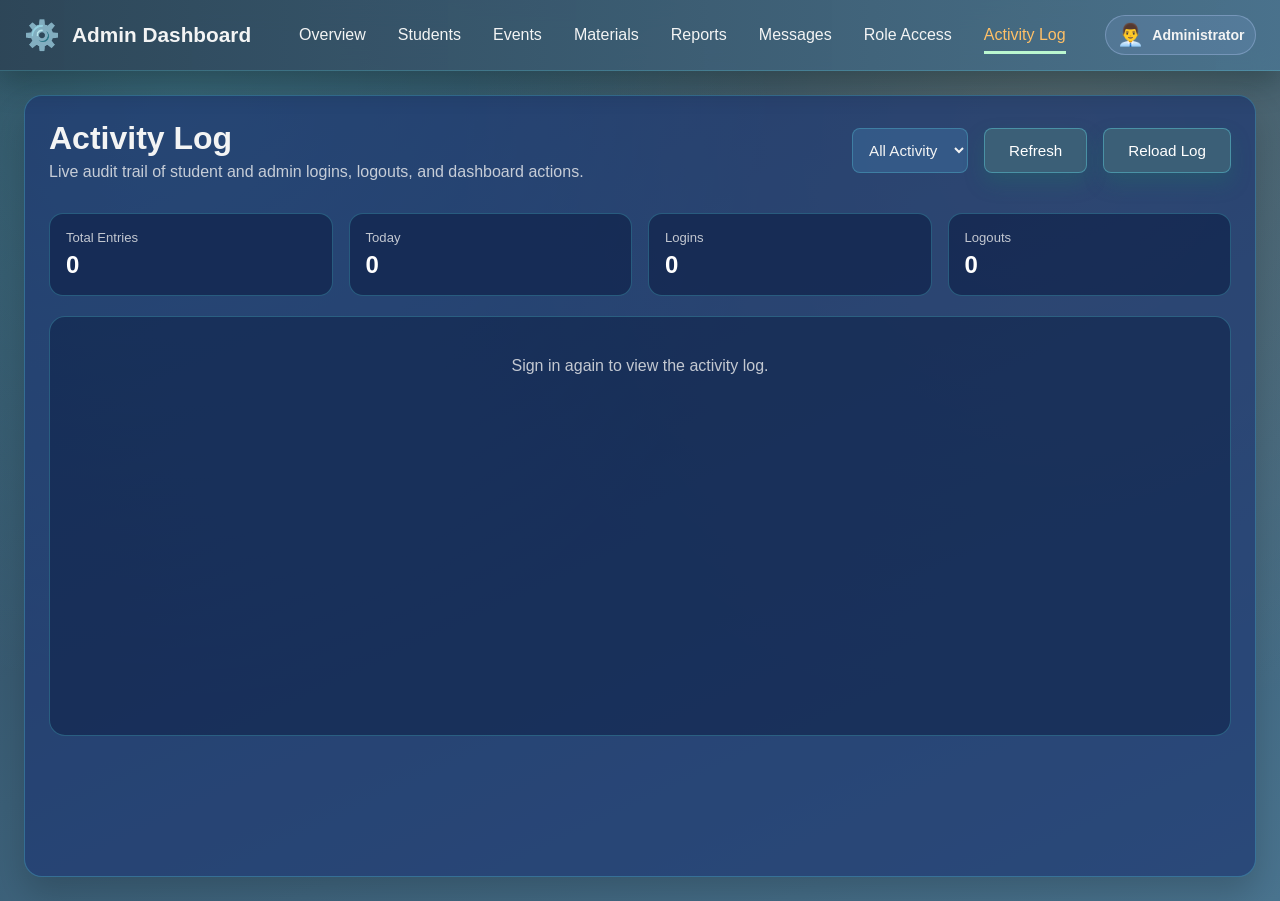
==== commit 6e3d71b9: "Trying to finish it" ====
--- a/AdminActivityLog.html
+++ b/AdminActivityLog.html
@@ -44,7 +44,7 @@
             <div class="section-header">
                 <div>
                     <h1>Activity Log</h1>
-                    <p>Frontend demo for tracking student and admin logins and logouts.</p>
+                    <p>Live audit trail of student and admin logins, logouts, and dashboard actions.</p>
                 </div>
                 <div class="header-actions">
                     <select id="activityTypeFilter" class="filter-select">
@@ -55,7 +55,7 @@
                         <option value="student">Students</option>
                     </select>
                     <button type="button" class="btn-refresh" id="refreshActivityBtn">Refresh</button>
-                    <button type="button" class="btn-primary" id="clearActivityBtn">Clear Demo Log</button>
+                    <button type="button" class="btn-primary" id="clearActivityBtn">Reload Log</button>
                 </div>
             </div>
 
@@ -84,6 +84,6 @@
         </main>
     </div>
 
-    <script src="JS/admin-activity-log.js"></script>
+    <script src="JS/admin-activity-log.js?v=20260425c"></script>
 </body>
 </html>
--- a/Styles/admin-dashboard.css
+++ b/Styles/admin-dashboard.css
@@ -122,6 +122,133 @@
 .nav-link.active {
     color: #dbe8ff;
     border-bottom-color: var(--primary-color);
+}
+
+.pending-status-pill {
+    display: inline-flex;
+    align-items: center;
+    justify-content: center;
+    padding: 0.38rem 0.72rem;
+    border-radius: 999px;
+    font-size: 0.8rem;
+    font-weight: 700;
+    border: 1px solid rgba(255,255,255,0.14);
+    min-width: 88px;
+}
+
+.status-pending {
+    background: rgba(255, 192, 103, 0.16);
+    color: #ffe3b0;
+}
+
+.status-approved {
+    background: rgba(102, 244, 255, 0.16);
+    color: #c9fbff;
+}
+
+.status-rejected {
+    background: rgba(255, 116, 116, 0.16);
+    color: #ffd1d1;
+}
+
+.pending-action-buttons {
+    display: flex;
+    gap: 0.5rem;
+    flex-wrap: wrap;
+}
+
+.btn-approve,
+.btn-deny {
+    border: 1px solid rgba(255,255,255,0.14);
+    border-radius: 999px;
+    padding: 0.45rem 0.8rem;
+    font-weight: 700;
+    cursor: pointer;
+    transition: transform 0.2s ease, filter 0.2s ease;
+}
+
+.btn-approve {
+    background: rgba(34, 197, 94, 0.16);
+    color: #bbf7d0;
+}
+
+.btn-deny {
+    background: rgba(239, 68, 68, 0.16);
+    color: #fecaca;
+}
+
+.btn-approve:hover,
+.btn-deny:hover {
+    transform: translateY(-1px);
+    filter: brightness(1.08);
+}
+
+.friend-status-section {
+    margin-top: 1rem;
+}
+
+.friend-status-summary {
+    display: flex;
+    flex-wrap: wrap;
+    gap: 0.65rem;
+    margin-top: 0.75rem;
+}
+
+.friend-status-list {
+    display: grid;
+    gap: 0.65rem;
+    margin-top: 0.9rem;
+}
+
+.friend-status-item {
+    display: flex;
+    justify-content: space-between;
+    gap: 0.75rem;
+    padding: 0.7rem 0.85rem;
+    border-radius: 14px;
+    background: rgba(10, 14, 30, 0.34);
+    border: 1px solid rgba(255,255,255,0.08);
+}
+
+.friend-status-email {
+    font-weight: 600;
+    color: #ffffff;
+    overflow: hidden;
+    text-overflow: ellipsis;
+    white-space: nowrap;
+}
+
+.friend-status-label {
+    text-transform: capitalize;
+    font-size: 0.82rem;
+    color: rgba(234, 241, 255, 0.74);
+}
+
+.status-empty {
+    margin: 0;
+    color: rgba(234, 241, 255, 0.74);
+}
+
+.nav-link {
+    position: relative;
+}
+
+.nav-message-badge {
+    display: none;
+    align-items: center;
+    justify-content: center;
+    min-width: 18px;
+    height: 18px;
+    padding: 0 5px;
+    margin-left: 0.45rem;
+    border-radius: 999px;
+    background: #ef4444;
+    color: #ffffff;
+    font-size: 0.72rem;
+    font-weight: 800;
+    line-height: 1;
+    box-shadow: 0 0 0 2px rgba(45, 69, 87, 0.95);
+    vertical-align: middle;
 }
 
 .nav-profile {
@@ -3074,6 +3201,79 @@
     border-bottom-color: rgba(102, 244, 255, 0.2) !important;
 }
 
+.friend-status-section {
+    margin-top: 1rem;
+}
+
+.friend-status-summary {
+    display: flex;
+    flex-wrap: wrap;
+    gap: 0.65rem;
+    margin-top: 0.75rem;
+}
+
+.status-pill {
+    padding: 0.55rem 0.85rem;
+    border-radius: 999px;
+    font-size: 0.86rem;
+    font-weight: 700;
+    letter-spacing: 0.02em;
+    border: 1px solid rgba(255,255,255,0.12);
+    background: rgba(255,255,255,0.06);
+    color: #f8fafc;
+}
+
+.status-pending {
+    background: rgba(255, 192, 103, 0.18);
+    color: #ffe3b0;
+}
+
+.status-accepted {
+    background: rgba(102, 244, 255, 0.16);
+    color: #c9fbff;
+}
+
+.status-rejected {
+    background: rgba(255, 116, 116, 0.16);
+    color: #ffd1d1;
+}
+
+.friend-status-list {
+    display: grid;
+    gap: 0.65rem;
+    margin-top: 0.9rem;
+}
+
+.friend-status-item {
+    display: flex;
+    justify-content: space-between;
+    gap: 0.75rem;
+    padding: 0.7rem 0.85rem;
+    border-radius: 14px;
+    background: rgba(10, 14, 30, 0.28);
+    border: 1px solid rgba(255,255,255,0.08);
+}
+
+.friend-status-email {
+    font-weight: 600;
+    color: #ffffff;
+    overflow: hidden;
+    text-overflow: ellipsis;
+    white-space: nowrap;
+}
+
+.friend-status-label {
+    text-transform: capitalize;
+    font-size: 0.82rem;
+    color: #f3f4f4;
+}
+
+.status-empty {
+    margin: 0;
+    color: #f3f4f4;
+    opacity: 0.9;
+}
+
 .admin-quick-close,
 .admin-ai-result {
     background: rgba(102, 196, 255, 0.18) !important;
